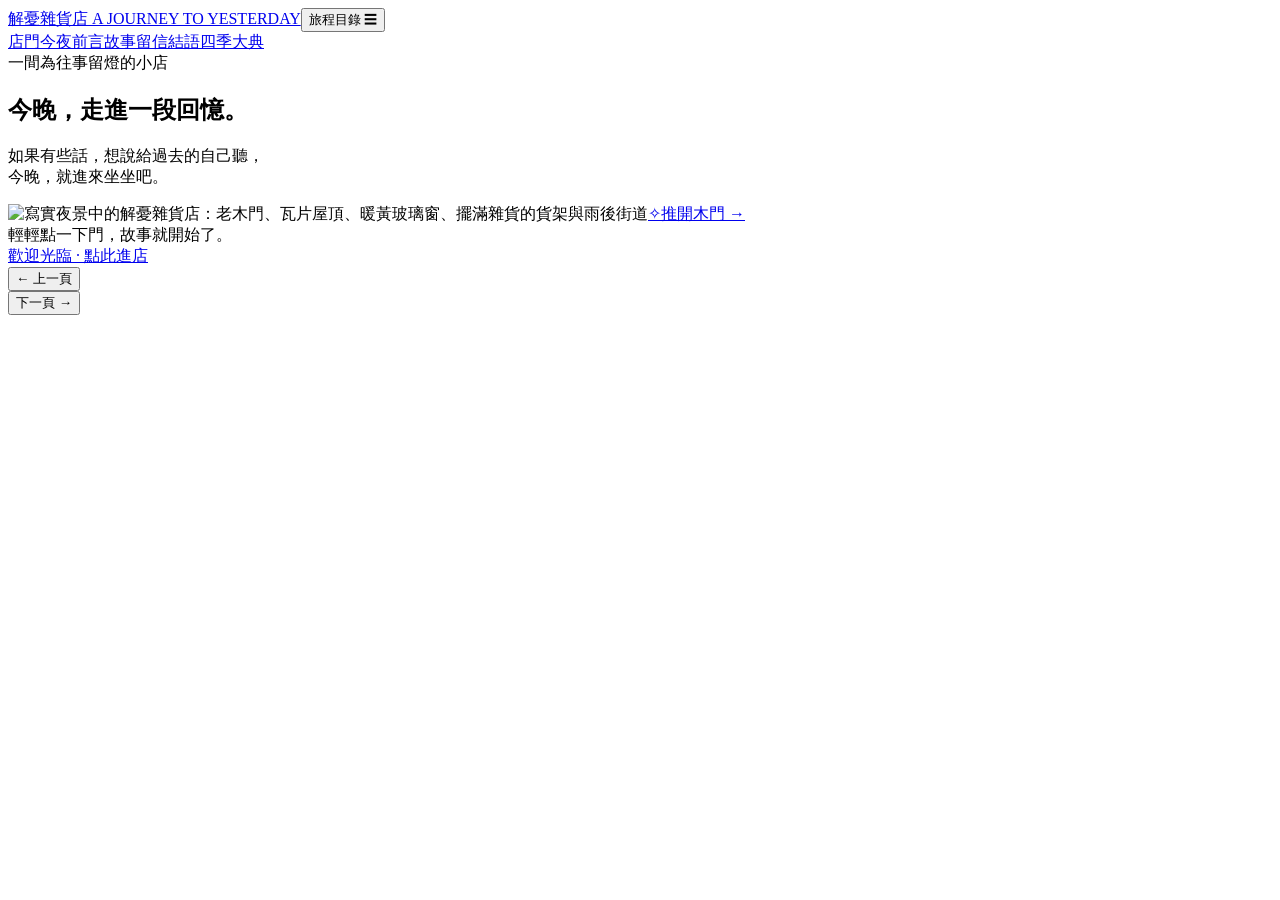
==== index.html @ e9c2d1e0 "Add 解憂雜貨店 seven-page website HTML" ====
<!DOCTYPE html><html lang="zh-Hant"><head><meta charset="utf-8"><meta name="viewport" content="width=device-width,initial-scale=1"><title>解憂雜貨店｜一場回到過去的時光之旅</title><meta name="description" content="今晚不販賣任何商品。走進解憂雜貨店，讀一段真實的故事，和過去的自己重新相遇。"><link rel="stylesheet" href="https://letters-to-my-past.smartmacaw3.chatgpt.site/journey.css"></head><body><header class="site-header"><a href="#page-1" class="brand">解憂雜貨店<span> A JOURNEY TO YESTERDAY</span></a><button type="button" class="menu-toggle" aria-expanded="false" aria-controls="journey-menu">旅程目錄 ☰</button><nav id="journey-menu" aria-label="時光旅程目錄"><a href="#page-1">店門</a><a href="#page-2">今夜</a><a href="#page-3">前言</a><a href="#page-4">故事</a><a href="#page-5">留信</a><a href="#page-6">結語</a><a href="#page-7">四季大典</a></nav></header><main id="main"><section class="page storefront" id="page-1" aria-labelledby="title-1"><div class="night-sky" aria-hidden="true"></div><div class="shop-intro"><div class="eyebrow">一間為往事留燈的小店</div><h1 id="title-1" tabindex="-1">今晚，走進一段回憶。</h1><p>如果有些話，想說給過去的自己聽，<br>今晚，就進來坐坐吧。</p></div><div class="store-stage"><img class="shop-front" src="https://letters-to-my-past.smartmacaw3.chatgpt.site/shop-front-realistic-v1.png" alt="寫實夜景中的解憂雜貨店：老木門、瓦片屋頂、暖黃玻璃窗、擺滿雜貨的貨架與雨後街道"><a href="#page-2" class="door-entry" aria-label="推開解憂雜貨店的木門，進入第二頁"><span class="door-handle" aria-hidden="true">✧</span><span class="door-label">推開木門 →</span></a></div><div class="door-note">輕輕點一下門，故事就開始了。</div><a class="quiet-entry" href="#page-2">歡迎光臨 · 點此進店</a></section><section class="page welcome" id="page-2" hidden aria-labelledby="title-2"><div class="room-backdrop" aria-hidden="true"></div><div class="welcome-note"><div class="eyebrow">01 / 今夜的營業公告</div><div class="small-flourish">✦</div><h2 id="title-2" tabindex="-1">今晚，<br>不販賣任何商品。</h2><div class="divider"></div><p>這裡沒有標價的商品，<br>也沒有能替人生解答的萬靈丹。</p><p>今晚，我想借這間小店，<br>邀請你走進一場<strong>回到過去的時光之旅。</strong></p><p>我們會翻開一些回憶，走近一些選擇，<br>也重新看看，那個曾經努力生活的自己。</p><p>你不需要準備答案，也不必整理好心情。<br>把腳步放慢，把現在的你，帶進來就好。</p><a class="btn" href="#page-3">坐下來，開始這段旅程 →</a><span class="note-foot">今夜限定 · 以一段回憶，交換一點溫柔</span></div></section><section class="page preface" id="page-3" hidden aria-labelledby="title-3"><div class="paper-sheet"><div class="eyebrow">02 / 寫在旅程之前</div><h2 id="title-3" tabindex="-1">先別急著，<br>為過去的自己判分。</h2><div class="preface-copy"><p>如果能回到某一天，你會不會想對自己說：「當初，不要那樣選就好了。」</p><p>我們常常站在今天，回頭評價昨天的決定。但那時候的你，沒有現在的經驗，也不知道後來會發生什麼事。你只能帶著當時知道的事、擁有的勇氣，還有說不出口的害怕，試著選一條路。</p><blockquote>不是每個選擇，都能只用「對」或「錯」說完。<br>不是每一個結果，都能代表當時的你。</blockquote><p>有些決定讓我們靠近想要的生活，有些讓我們受傷、繞路，甚至留下遺憾。選擇帶來的後果需要面對，做錯的事情也可以承認、修補；但一個不如預期的結果，不代表整個你都不值得被理解。</p><p>這場旅程，不是要說所有決定都正確，也不是要你立刻原諒一切。我只是想邀請你，先放下責備，問問當時的自己：「那一天，你在害怕什麼？又在期待什麼？」</p><p>有些感謝，會在理解之後慢慢出現。有些感謝，現在還說不出口。沒有關係，你可以只說：</p><div class="soft-quote">「我還沒有完全理解你，<br>但今天，我願意試著靠近你。」</div></div><a class="btn dark-btn" href="#page-4">翻開那段真實的故事 →</a></div></section><section class="page novel" id="page-4" hidden aria-labelledby="title-4"><div class="book-heading"><div class="eyebrow">03 / 一段真實經歷</div><h2 id="title-4" tabindex="-1">致，那個曾經<br>被我責怪的自己</h2><p>關於一次出發、八個月的旅程，和後來才說出口的謝謝。</p></div><div class="book-shell"><aside class="book-spine" aria-hidden="true">解憂雜貨店 · 店主手記</aside><article class="book-page" id="book-page" aria-live="polite"><div class="chapter-top"><span id="chapter-label"></span><span>寫給過去的我</span></div><h3 id="chapter-title"></h3><div id="chapter-text" class="novel-text"></div><div class="chapter-end" id="chapter-quote"></div><div class="book-controls"><button id="chapter-prev" type="button">← 上一章</button><span id="chapter-count"></span><button id="chapter-next" type="button">下一章 →</button></div></article></div><div class="chapter-dots" role="group" aria-label="選擇故事章節"></div><a class="btn" href="#page-5">故事說完了，接下來換你 →</a></section><section class="page invitation" id="page-5" hidden aria-labelledby="title-5"><div class="invitation-copy"><div class="eyebrow">04 / 留一封信，給過去的你</div><h2 id="title-5" tabindex="-1">如果能見到那時候的你，<br>你想說些什麼？</h2><p>可以是一聲謝謝，一句對不起，<br>也可以是：「那時候，你一定很辛苦吧。」</p><p>不必寫得漂亮，也不用急著替故事找到結局。<br>讓那些一直沒說出口的話，<br>在這裡，有一個可以安放的位置。</p></div><div class="qr-holder"><div class="paper-tape" aria-hidden="true"></div><a class="qr-image-link" href="https://letters-to-my-past.smartmacaw3.chatgpt.site/letter-qr.png" target="_blank" rel="noopener" aria-label="開啟完整 QR Code 圖片"><img class="letter-qr" src="https://letters-to-my-past.smartmacaw3.chatgpt.site/letter-qr.png" width="148" height="148" alt="掃描這個 QR Code，前往寫信頁面"></a><p class="qr-caption">掃描 QR Code，寫給過去的自己</p><small>拿起手機，讓那些沒說出口的話有個去處。<br>點圖片可放大查看。</small><a class="qr-save" href="https://letters-to-my-past.smartmacaw3.chatgpt.site/letter-qr.png" download="解憂雜貨店-寫信QR.png">下載 QR Code 圖片 ↓</a></div><div class="prompt-line">想想看：<span>當時的你在努力什麼？</span><span>現在的你，想讓他知道什麼？</span></div><a class="btn" href="#page-6">帶著這份心意，繼續往前 →</a></section><section class="page closing" id="page-6" hidden aria-labelledby="title-6"><div class="closing-letter"><div class="eyebrow">05 / 旅程的最後一封信</div><h2 id="title-6" tabindex="-1">謝謝你，<br>把自己帶到了今天。</h2><div class="closing-copy"><p>今晚，我們沒有真的回到過去，<br>卻也許第一次，願意好好看看那個時候的自己。</p><p>那個曾經勇敢、迷惘、後悔，<br>或只是努力撐過每一天的你，<br>都在這段生命裡，留下了自己的腳印。</p><p>如果今天，你終於說出了一聲謝謝，<br>願你把這份溫柔，也留一些給現在的自己。</p><p>如果還說不出口，也沒有關係。<br>理解可以慢慢來，和解不必有期限。<br>今晚願意停下來看看，就已經是一個開始。</p><blockquote>過去的你，不必完美，才值得被看見。<br>現在的你，也不必急著成為誰，才值得被善待。</blockquote><p>等你走出這扇門，生活還會繼續。<br>願你在下一次面對選擇時，<br>記得給自己一點信任，也留一點喘息的空間。</p><p class="signature">這間小店，會為你的回憶留一盞燈。<br><span>— 解憂雜貨店</span></p></div><a class="btn dark-btn" href="#page-7">故事之外，還想邀請你認識我們 →</a></div></section><section class="page seasons" id="page-7" hidden aria-labelledby="title-7"><div class="season-top"><div class="eyebrow">06 / 在四季裡，再次相遇</div><h2 id="title-7" tabindex="-1">四季大典</h2><p class="season-tagline">每一次相聚，都有不一樣的體驗。<br>每一次祈福，都有一份真誠的心意。</p></div><div class="season-flow"><span>春 · 相遇</span><span>夏 · 體驗</span><span>秋 · 收穫</span><span>冬 · 感恩</span></div><div class="season-intro"><p>四季大典，是我們在不同季節裡相聚的活動。每一次安排的內容都不一樣，讓大家在參與、動手與交流之間，留下新的回憶。</p><p>有時，我們一起做一件手作工藝品；有時，親手製作甜點與美食；也可能圍坐在桌遊旁，在歡笑裡慢慢熟悉彼此。活動的樣貌會改變，但想邀請大家一起相聚的心意，始終都在。</p></div><div class="activities"><article><span class="activity-symbol" aria-hidden="true">✂</span><small>一起動手</small><h3>手作工藝品</h3><p>把專注放進每一個小細節，<br>帶走一件作品，也帶走一段回憶。</p></article><article><span class="activity-symbol" aria-hidden="true">♧</span><small>一起分享</small><h3>甜點與美食製作</h3><p>從親手製作到一起品嚐，<br>讓相聚多一份香氣與溫度。</p></article><article><span class="activity-symbol" aria-hidden="true">⚄</span><small>一起歡笑</small><h3>桌遊與交流</h3><p>在遊戲中拉近距離，<br>讓陌生慢慢變成熟悉。</p></article></div><div class="blessing"><div class="incense" aria-hidden="true"><span></span><span></span><span></span></div><div><div class="eyebrow">相聚的核心 · 祈福拜拜</div><h3>帶著誠心，<br>與仙佛結一份善緣。</h3><p>豐富的體驗之外，四季大典最重要的環節，是<strong>祈福拜拜</strong>。我們一起收拾心情，帶著敬意與真誠，為自己、家人，以及心中掛念的人獻上祝願。</p><p>這也是一個與仙佛結緣的機會。在虔敬的片刻裡，表達感恩，寄託心願，也讓忙碌的自己，重新安定下來。</p><p class="blessing-last">歡迎你在下一次四季大典，<br>和我們一起體驗、分享，也一起祈福。</p></div></div><div class="final-note">各次活動內容依當次安排而定。</div><a class="btn" href="#page-1">回到解憂雜貨店 ↺</a></section></main><footer class="journey-footer"><button id="page-prev" type="button" aria-label="回到上一頁">← 上一頁</button><div class="progress"><span id="page-label"></span><div class="progress-track"><span id="progress-bar"></span></div><small id="page-number"></small></div><button id="page-next" type="button" aria-label="前往下一頁">下一頁 →</button></footer><script src="https://letters-to-my-past.smartmacaw3.chatgpt.site/journey.js"></script></body></html>
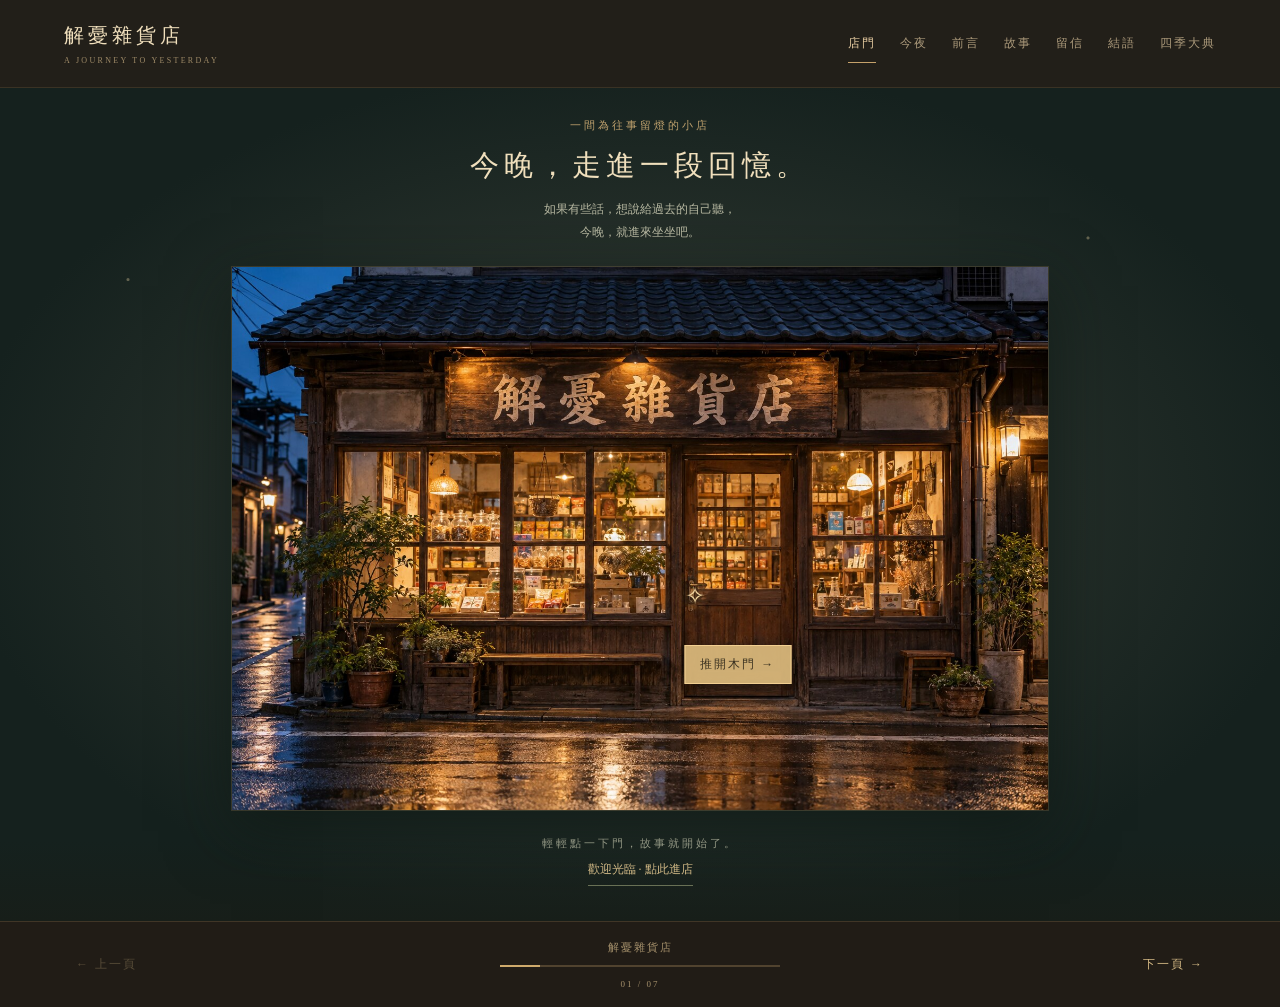
==== commit d1740614: "Make 解憂雜貨店 self-contained with local styles, scripts, storefront and QR assets" ====
--- a/index.html
+++ b/index.html
@@ -1 +1,11 @@
-<!DOCTYPE html><html lang="zh-Hant"><head><meta charset="utf-8"><meta name="viewport" content="width=device-width,initial-scale=1"><title>解憂雜貨店｜一場回到過去的時光之旅</title><meta name="description" content="今晚不販賣任何商品。走進解憂雜貨店，讀一段真實的故事，和過去的自己重新相遇。"><link rel="stylesheet" href="https://letters-to-my-past.smartmacaw3.chatgpt.site/journey.css"></head><body><header class="site-header"><a href="#page-1" class="brand">解憂雜貨店<span> A JOURNEY TO YESTERDAY</span></a><button type="button" class="menu-toggle" aria-expanded="false" aria-controls="journey-menu">旅程目錄 ☰</button><nav id="journey-menu" aria-label="時光旅程目錄"><a href="#page-1">店門</a><a href="#page-2">今夜</a><a href="#page-3">前言</a><a href="#page-4">故事</a><a href="#page-5">留信</a><a href="#page-6">結語</a><a href="#page-7">四季大典</a></nav></header><main id="main"><section class="page storefront" id="page-1" aria-labelledby="title-1"><div class="night-sky" aria-hidden="true"></div><div class="shop-intro"><div class="eyebrow">一間為往事留燈的小店</div><h1 id="title-1" tabindex="-1">今晚，走進一段回憶。</h1><p>如果有些話，想說給過去的自己聽，<br>今晚，就進來坐坐吧。</p></div><div class="store-stage"><img class="shop-front" src="https://letters-to-my-past.smartmacaw3.chatgpt.site/shop-front-realistic-v1.png" alt="寫實夜景中的解憂雜貨店：老木門、瓦片屋頂、暖黃玻璃窗、擺滿雜貨的貨架與雨後街道"><a href="#page-2" class="door-entry" aria-label="推開解憂雜貨店的木門，進入第二頁"><span class="door-handle" aria-hidden="true">✧</span><span class="door-label">推開木門 →</span></a></div><div class="door-note">輕輕點一下門，故事就開始了。</div><a class="quiet-entry" href="#page-2">歡迎光臨 · 點此進店</a></section><section class="page welcome" id="page-2" hidden aria-labelledby="title-2"><div class="room-backdrop" aria-hidden="true"></div><div class="welcome-note"><div class="eyebrow">01 / 今夜的營業公告</div><div class="small-flourish">✦</div><h2 id="title-2" tabindex="-1">今晚，<br>不販賣任何商品。</h2><div class="divider"></div><p>這裡沒有標價的商品，<br>也沒有能替人生解答的萬靈丹。</p><p>今晚，我想借這間小店，<br>邀請你走進一場<strong>回到過去的時光之旅。</strong></p><p>我們會翻開一些回憶，走近一些選擇，<br>也重新看看，那個曾經努力生活的自己。</p><p>你不需要準備答案，也不必整理好心情。<br>把腳步放慢，把現在的你，帶進來就好。</p><a class="btn" href="#page-3">坐下來，開始這段旅程 →</a><span class="note-foot">今夜限定 · 以一段回憶，交換一點溫柔</span></div></section><section class="page preface" id="page-3" hidden aria-labelledby="title-3"><div class="paper-sheet"><div class="eyebrow">02 / 寫在旅程之前</div><h2 id="title-3" tabindex="-1">先別急著，<br>為過去的自己判分。</h2><div class="preface-copy"><p>如果能回到某一天，你會不會想對自己說：「當初，不要那樣選就好了。」</p><p>我們常常站在今天，回頭評價昨天的決定。但那時候的你，沒有現在的經驗，也不知道後來會發生什麼事。你只能帶著當時知道的事、擁有的勇氣，還有說不出口的害怕，試著選一條路。</p><blockquote>不是每個選擇，都能只用「對」或「錯」說完。<br>不是每一個結果，都能代表當時的你。</blockquote><p>有些決定讓我們靠近想要的生活，有些讓我們受傷、繞路，甚至留下遺憾。選擇帶來的後果需要面對，做錯的事情也可以承認、修補；但一個不如預期的結果，不代表整個你都不值得被理解。</p><p>這場旅程，不是要說所有決定都正確，也不是要你立刻原諒一切。我只是想邀請你，先放下責備，問問當時的自己：「那一天，你在害怕什麼？又在期待什麼？」</p><p>有些感謝，會在理解之後慢慢出現。有些感謝，現在還說不出口。沒有關係，你可以只說：</p><div class="soft-quote">「我還沒有完全理解你，<br>但今天，我願意試著靠近你。」</div></div><a class="btn dark-btn" href="#page-4">翻開那段真實的故事 →</a></div></section><section class="page novel" id="page-4" hidden aria-labelledby="title-4"><div class="book-heading"><div class="eyebrow">03 / 一段真實經歷</div><h2 id="title-4" tabindex="-1">致，那個曾經<br>被我責怪的自己</h2><p>關於一次出發、八個月的旅程，和後來才說出口的謝謝。</p></div><div class="book-shell"><aside class="book-spine" aria-hidden="true">解憂雜貨店 · 店主手記</aside><article class="book-page" id="book-page" aria-live="polite"><div class="chapter-top"><span id="chapter-label"></span><span>寫給過去的我</span></div><h3 id="chapter-title"></h3><div id="chapter-text" class="novel-text"></div><div class="chapter-end" id="chapter-quote"></div><div class="book-controls"><button id="chapter-prev" type="button">← 上一章</button><span id="chapter-count"></span><button id="chapter-next" type="button">下一章 →</button></div></article></div><div class="chapter-dots" role="group" aria-label="選擇故事章節"></div><a class="btn" href="#page-5">故事說完了，接下來換你 →</a></section><section class="page invitation" id="page-5" hidden aria-labelledby="title-5"><div class="invitation-copy"><div class="eyebrow">04 / 留一封信，給過去的你</div><h2 id="title-5" tabindex="-1">如果能見到那時候的你，<br>你想說些什麼？</h2><p>可以是一聲謝謝，一句對不起，<br>也可以是：「那時候，你一定很辛苦吧。」</p><p>不必寫得漂亮，也不用急著替故事找到結局。<br>讓那些一直沒說出口的話，<br>在這裡，有一個可以安放的位置。</p></div><div class="qr-holder"><div class="paper-tape" aria-hidden="true"></div><a class="qr-image-link" href="https://letters-to-my-past.smartmacaw3.chatgpt.site/letter-qr.png" target="_blank" rel="noopener" aria-label="開啟完整 QR Code 圖片"><img class="letter-qr" src="https://letters-to-my-past.smartmacaw3.chatgpt.site/letter-qr.png" width="148" height="148" alt="掃描這個 QR Code，前往寫信頁面"></a><p class="qr-caption">掃描 QR Code，寫給過去的自己</p><small>拿起手機，讓那些沒說出口的話有個去處。<br>點圖片可放大查看。</small><a class="qr-save" href="https://letters-to-my-past.smartmacaw3.chatgpt.site/letter-qr.png" download="解憂雜貨店-寫信QR.png">下載 QR Code 圖片 ↓</a></div><div class="prompt-line">想想看：<span>當時的你在努力什麼？</span><span>現在的你，想讓他知道什麼？</span></div><a class="btn" href="#page-6">帶著這份心意，繼續往前 →</a></section><section class="page closing" id="page-6" hidden aria-labelledby="title-6"><div class="closing-letter"><div class="eyebrow">05 / 旅程的最後一封信</div><h2 id="title-6" tabindex="-1">謝謝你，<br>把自己帶到了今天。</h2><div class="closing-copy"><p>今晚，我們沒有真的回到過去，<br>卻也許第一次，願意好好看看那個時候的自己。</p><p>那個曾經勇敢、迷惘、後悔，<br>或只是努力撐過每一天的你，<br>都在這段生命裡，留下了自己的腳印。</p><p>如果今天，你終於說出了一聲謝謝，<br>願你把這份溫柔，也留一些給現在的自己。</p><p>如果還說不出口，也沒有關係。<br>理解可以慢慢來，和解不必有期限。<br>今晚願意停下來看看，就已經是一個開始。</p><blockquote>過去的你，不必完美，才值得被看見。<br>現在的你，也不必急著成為誰，才值得被善待。</blockquote><p>等你走出這扇門，生活還會繼續。<br>願你在下一次面對選擇時，<br>記得給自己一點信任，也留一點喘息的空間。</p><p class="signature">這間小店，會為你的回憶留一盞燈。<br><span>— 解憂雜貨店</span></p></div><a class="btn dark-btn" href="#page-7">故事之外，還想邀請你認識我們 →</a></div></section><section class="page seasons" id="page-7" hidden aria-labelledby="title-7"><div class="season-top"><div class="eyebrow">06 / 在四季裡，再次相遇</div><h2 id="title-7" tabindex="-1">四季大典</h2><p class="season-tagline">每一次相聚，都有不一樣的體驗。<br>每一次祈福，都有一份真誠的心意。</p></div><div class="season-flow"><span>春 · 相遇</span><span>夏 · 體驗</span><span>秋 · 收穫</span><span>冬 · 感恩</span></div><div class="season-intro"><p>四季大典，是我們在不同季節裡相聚的活動。每一次安排的內容都不一樣，讓大家在參與、動手與交流之間，留下新的回憶。</p><p>有時，我們一起做一件手作工藝品；有時，親手製作甜點與美食；也可能圍坐在桌遊旁，在歡笑裡慢慢熟悉彼此。活動的樣貌會改變，但想邀請大家一起相聚的心意，始終都在。</p></div><div class="activities"><article><span class="activity-symbol" aria-hidden="true">✂</span><small>一起動手</small><h3>手作工藝品</h3><p>把專注放進每一個小細節，<br>帶走一件作品，也帶走一段回憶。</p></article><article><span class="activity-symbol" aria-hidden="true">♧</span><small>一起分享</small><h3>甜點與美食製作</h3><p>從親手製作到一起品嚐，<br>讓相聚多一份香氣與溫度。</p></article><article><span class="activity-symbol" aria-hidden="true">⚄</span><small>一起歡笑</small><h3>桌遊與交流</h3><p>在遊戲中拉近距離，<br>讓陌生慢慢變成熟悉。</p></article></div><div class="blessing"><div class="incense" aria-hidden="true"><span></span><span></span><span></span></div><div><div class="eyebrow">相聚的核心 · 祈福拜拜</div><h3>帶著誠心，<br>與仙佛結一份善緣。</h3><p>豐富的體驗之外，四季大典最重要的環節，是<strong>祈福拜拜</strong>。我們一起收拾心情，帶著敬意與真誠，為自己、家人，以及心中掛念的人獻上祝願。</p><p>這也是一個與仙佛結緣的機會。在虔敬的片刻裡，表達感恩，寄託心願，也讓忙碌的自己，重新安定下來。</p><p class="blessing-last">歡迎你在下一次四季大典，<br>和我們一起體驗、分享，也一起祈福。</p></div></div><div class="final-note">各次活動內容依當次安排而定。</div><a class="btn" href="#page-1">回到解憂雜貨店 ↺</a></section></main><footer class="journey-footer"><button id="page-prev" type="button" aria-label="回到上一頁">← 上一頁</button><div class="progress"><span id="page-label"></span><div class="progress-track"><span id="progress-bar"></span></div><small id="page-number"></small></div><button id="page-next" type="button" aria-label="前往下一頁">下一頁 →</button></footer><script src="https://letters-to-my-past.smartmacaw3.chatgpt.site/journey.js"></script></body></html>+<!DOCTYPE html><html lang="zh-Hant"><head><meta charset="utf-8"><meta name="viewport" content="width=device-width,initial-scale=1"><title>解憂雜貨店｜一場回到過去的時光之旅</title><meta name="description" content="今晚不販賣任何商品。走進解憂雜貨店，讀一段真實的故事，和過去的自己重新相遇。"><link rel="stylesheet" href="journey.css"></head><body>
+<header class="site-header"><a href="#page-1" class="brand">解憂雜貨店<span> A JOURNEY TO YESTERDAY</span></a><button type="button" class="menu-toggle" aria-expanded="false" aria-controls="journey-menu">旅程目錄 ☰</button><nav id="journey-menu" aria-label="時光旅程目錄"><a href="#page-1">店門</a><a href="#page-2">今夜</a><a href="#page-3">前言</a><a href="#page-4">故事</a><a href="#page-5">留信</a><a href="#page-6">結語</a><a href="#page-7">四季大典</a></nav></header>
+<main id="main">
+<section class="page storefront" id="page-1" aria-labelledby="title-1"><div class="night-sky" aria-hidden="true"></div><div class="shop-intro"><div class="eyebrow">一間為往事留燈的小店</div><h1 id="title-1" tabindex="-1">今晚，走進一段回憶。</h1><p>如果有些話，想說給過去的自己聽，<br>今晚，就進來坐坐吧。</p></div><div class="store-stage"><img class="shop-front" src="shop-front-realistic-v1.jpg" alt="寫實夜景中的解憂雜貨店：老木門、瓦片屋頂、暖黃玻璃窗、擺滿雜貨的貨架與雨後街道"><a href="#page-2" class="door-entry" aria-label="推開解憂雜貨店的木門，進入第二頁"><span class="door-handle" aria-hidden="true">✧</span><span class="door-label">推開木門 →</span></a></div><div class="door-note">輕輕點一下門，故事就開始了。</div><a class="quiet-entry" href="#page-2">歡迎光臨 · 點此進店</a></section>
+<section class="page welcome" id="page-2" hidden aria-labelledby="title-2"><div class="room-backdrop" aria-hidden="true"></div><div class="welcome-note"><div class="eyebrow">01 / 今夜的營業公告</div><div class="small-flourish">✦</div><h2 id="title-2" tabindex="-1">今晚，<br>不販賣任何商品。</h2><div class="divider"></div><p>這裡沒有標價的商品，<br>也沒有能替人生解答的萬靈丹。</p><p>今晚，我想借這間小店，<br>邀請你走進一場<strong>回到過去的時光之旅。</strong></p><p>我們會翻開一些回憶，走近一些選擇，<br>也重新看看，那個曾經努力生活的自己。</p><p>你不需要準備答案，也不必整理好心情。<br>把腳步放慢，把現在的你，帶進來就好。</p><a class="btn" href="#page-3">坐下來，開始這段旅程 →</a><span class="note-foot">今夜限定 · 以一段回憶，交換一點溫柔</span></div></section>
+<section class="page preface" id="page-3" hidden aria-labelledby="title-3"><div class="paper-sheet"><div class="eyebrow">02 / 寫在旅程之前</div><h2 id="title-3" tabindex="-1">先別急著，<br>為過去的自己判分。</h2><div class="preface-copy"><p>如果能回到某一天，你會不會想對自己說：「當初，不要那樣選就好了。」</p><p>我們常常站在今天，回頭評價昨天的決定。但那時候的你，沒有現在的經驗，也不知道後來會發生什麼事。你只能帶著當時知道的事、擁有的勇氣，還有說不出口的害怕，試著選一條路。</p><blockquote>不是每個選擇，都能只用「對」或「錯」說完。<br>不是每一個結果，都能代表當時的你。</blockquote><p>有些決定讓我們靠近想要的生活，有些讓我們受傷、繞路，甚至留下遺憾。選擇帶來的後果需要面對，做錯的事情也可以承認、修補；但一個不如預期的結果，不代表整個你都不值得被理解。</p><p>這場旅程，不是要說所有決定都正確，也不是要你立刻原諒一切。我只是想邀請你，先放下責備，問問當時的自己：「那一天，你在害怕什麼？又在期待什麼？」</p><p>有些感謝，會在理解之後慢慢出現。有些感謝，現在還說不出口。沒有關係，你可以只說：</p><div class="soft-quote">「我還沒有完全理解你，<br>但今天，我願意試著靠近你。」</div></div><a class="btn dark-btn" href="#page-4">翻開那段真實的故事 →</a></div></section>
+<section class="page novel" id="page-4" hidden aria-labelledby="title-4"><div class="book-heading"><div class="eyebrow">03 / 一段真實經歷</div><h2 id="title-4" tabindex="-1">致，那個曾經<br>被我責怪的自己</h2><p>關於一次出發、八個月的旅程，和後來才說出口的謝謝。</p></div><div class="book-shell"><aside class="book-spine" aria-hidden="true">解憂雜貨店 · 店主手記</aside><article class="book-page" id="book-page" aria-live="polite"><div class="chapter-top"><span id="chapter-label"></span><span>寫給過去的我</span></div><h3 id="chapter-title"></h3><div id="chapter-text" class="novel-text"></div><div class="chapter-end" id="chapter-quote"></div><div class="book-controls"><button id="chapter-prev" type="button">← 上一章</button><span id="chapter-count"></span><button id="chapter-next" type="button">下一章 →</button></div></article></div><div class="chapter-dots" role="group" aria-label="選擇故事章節"></div><a class="btn" href="#page-5">故事說完了，接下來換你 →</a></section>
+<section class="page invitation" id="page-5" hidden aria-labelledby="title-5"><div class="invitation-copy"><div class="eyebrow">04 / 留一封信，給過去的你</div><h2 id="title-5" tabindex="-1">如果能見到那時候的你，<br>你想說些什麼？</h2><p>可以是一聲謝謝，一句對不起，<br>也可以是：「那時候，你一定很辛苦吧。」</p><p>不必寫得漂亮，也不用急著替故事找到結局。<br>讓那些一直沒說出口的話，<br>在這裡，有一個可以安放的位置。</p></div><div class="qr-holder"><div class="paper-tape" aria-hidden="true"></div><a class="qr-image-link" href="letter-qr.png" target="_blank" rel="noopener" aria-label="開啟完整 QR Code 圖片"><img class="letter-qr" src="letter-qr.png" width="148" height="148" alt="掃描這個 QR Code，前往寫信頁面"></a><p class="qr-caption">掃描 QR Code，寫給過去的自己</p><small>拿起手機，讓那些沒說出口的話有個去處。<br>點圖片可放大查看。</small><a class="qr-save" href="letter-qr.png" download="解憂雜貨店-寫信QR.png">下載 QR Code 圖片 ↓</a></div><div class="prompt-line">想想看：<span>當時的你在努力什麼？</span><span>現在的你，想讓他知道什麼？</span></div><a class="btn" href="#page-6">帶著這份心意，繼續往前 →</a></section>
+<section class="page closing" id="page-6" hidden aria-labelledby="title-6"><div class="closing-letter"><div class="eyebrow">05 / 旅程的最後一封信</div><h2 id="title-6" tabindex="-1">謝謝你，<br>把自己帶到了今天。</h2><div class="closing-copy"><p>今晚，我們沒有真的回到過去，<br>卻也許第一次，願意好好看看那個時候的自己。</p><p>那個曾經勇敢、迷惘、後悔，<br>或只是努力撐過每一天的你，<br>都在這段生命裡，留下了自己的腳印。</p><p>如果今天，你終於說出了一聲謝謝，<br>願你把這份溫柔，也留一些給現在的自己。</p><p>如果還說不出口，也沒有關係。<br>理解可以慢慢來，和解不必有期限。<br>今晚願意停下來看看，就已經是一個開始。</p><blockquote>過去的你，不必完美，才值得被看見。<br>現在的你，也不必急著成為誰，才值得被善待。</blockquote><p>等你走出這扇門，生活還會繼續。<br>願你在下一次面對選擇時，<br>記得給自己一點信任，也留一點喘息的空間。</p><p class="signature">這間小店，會為你的回憶留一盞燈。<br><span>— 解憂雜貨店</span></p></div><a class="btn dark-btn" href="#page-7">故事之外，還想邀請你認識我們 →</a></div></section>
+<section class="page seasons" id="page-7" hidden aria-labelledby="title-7"><div class="season-top"><div class="eyebrow">06 / 在四季裡，再次相遇</div><h2 id="title-7" tabindex="-1">四季大典</h2><p class="season-tagline">每一次相聚，都有不一樣的體驗。<br>每一次祈福，都有一份真誠的心意。</p></div><div class="season-flow"><span>春 · 相遇</span><span>夏 · 體驗</span><span>秋 · 收穫</span><span>冬 · 感恩</span></div><div class="season-intro"><p>四季大典，是我們在不同季節裡相聚的活動。每一次安排的內容都不一樣，讓大家在參與、動手與交流之間，留下新的回憶。</p><p>有時，我們一起做一件手作工藝品；有時，親手製作甜點與美食；也可能圍坐在桌遊旁，在歡笑裡慢慢熟悉彼此。活動的樣貌會改變，但想邀請大家一起相聚的心意，始終都在。</p></div><div class="activities"><article><span class="activity-symbol" aria-hidden="true">✂</span><small>一起動手</small><h3>手作工藝品</h3><p>把專注放進每一個小細節，<br>帶走一件作品，也帶走一段回憶。</p></article><article><span class="activity-symbol" aria-hidden="true">♧</span><small>一起分享</small><h3>甜點與美食製作</h3><p>從親手製作到一起品嚐，<br>讓相聚多一份香氣與溫度。</p></article><article><span class="activity-symbol" aria-hidden="true">⚄</span><small>一起歡笑</small><h3>桌遊與交流</h3><p>在遊戲中拉近距離，<br>讓陌生慢慢變成熟悉。</p></article></div><div class="blessing"><div class="incense" aria-hidden="true"><span></span><span></span><span></span></div><div><div class="eyebrow">相聚的核心 · 祈福拜拜</div><h3>帶著誠心，<br>與仙佛結一份善緣。</h3><p>豐富的體驗之外，四季大典最重要的環節，是<strong>祈福拜拜</strong>。我們一起收拾心情，帶著敬意與真誠，為自己、家人，以及心中掛念的人獻上祝願。</p><p>這也是一個與仙佛結緣的機會。在虔敬的片刻裡，表達感恩，寄託心願，也讓忙碌的自己，重新安定下來。</p><p class="blessing-last">歡迎你在下一次四季大典，<br>和我們一起體驗、分享，也一起祈福。</p></div></div><div class="final-note">各次活動內容依當次安排而定。</div><a class="btn" href="#page-1">回到解憂雜貨店 ↺</a></section>
+</main><footer class="journey-footer"><button id="page-prev" type="button" aria-label="回到上一頁">← 上一頁</button><div class="progress"><span id="page-label"></span><div class="progress-track"><span id="progress-bar"></span></div><small id="page-number"></small></div><button id="page-next" type="button" aria-label="前往下一頁">下一頁 →</button></footer><script src="journey.js"></script></body></html>
--- a/journey.css
+++ b/journey.css
@@ -0,0 +1,6 @@
+:root{--gold:#d7b67d;--cream:#f0dfbc;--ink:#514330;--dark:#241f18}*{box-sizing:border-box}html{background:var(--dark)}body{margin:0;color:var(--cream);font-family:Georgia,'Noto Serif TC','Songti TC','Microsoft JhengHei',serif}button,a{touch-action:manipulation}button,input{font:inherit}a{color:inherit;text-decoration:none}button{cursor:pointer}button:disabled{cursor:default;opacity:.3}[hidden]{display:none!important}.site-header{position:relative;z-index:10;display:flex;align-items:center;justify-content:space-between;gap:25px;padding:22px 5%;background:#221f19;border-bottom:1px solid #c5a16a25}.brand{font-size:20px;letter-spacing:4px;white-space:nowrap}.brand span{display:block;font:8px Georgia;letter-spacing:2.3px;color:#9e8a67;margin-top:7px}.site-header nav{display:flex;gap:24px;align-items:center}.site-header nav a{font-size:12px;letter-spacing:2px;color:#ab997a;padding:10px 0;border-bottom:1px solid transparent}.site-header nav a[aria-current="page"]{color:#e8cda2;border-color:#c5a16a}.menu-toggle{display:none}.page{position:relative;min-height:calc(100svh - 170px);padding:65px 7% 70px;animation:page-in .55s ease}.eyebrow{font-size:11px;letter-spacing:3px;color:#bfa16d}.page h1,.page h2{font-weight:400;letter-spacing:5px;line-height:1.55;margin:22px 0 25px}.page h1{font-size:clamp(38px,5vw,62px)}.page h2{font-size:clamp(31px,3.5vw,48px)}p{font-size:16px;line-height:2.1;font-weight:400}.btn{display:inline-block;font-size:13px;line-height:1.8;letter-spacing:2px;padding:15px 25px;background:#d0ad73;color:#35291c;border:1px solid #e8c58a;box-shadow:0 4px 0 #805d35;transition:transform .2s;margin-top:20px}.btn:hover{transform:translateY(-2px);background:#e0bf85}.dark-btn{background:#4e4030;color:#ecd9b1;border-color:#705938;box-shadow:0 4px 0 #2b251e}.dark-btn:hover{background:#655037}.storefront{isolation:isolate;text-align:center;padding:36px 7% 35px;min-height:calc(100svh - 170px);overflow:hidden;background:radial-gradient(ellipse at 50% 60%,#434430,#1f302a 55%,#14221f)}.storefront:after{content:'';position:absolute;bottom:0;left:0;right:0;height:80px;background:linear-gradient(0deg,#171e19,transparent);z-index:-1}.night-sky{position:absolute;inset:0;background:radial-gradient(circle at 10% 23%,#d4c195 0 1px,transparent 2px),radial-gradient(circle at 85% 18%,#d4c195 0 1px,transparent 2px),radial-gradient(circle at 20% 50%,#d4c195 0 1px,transparent 2px),radial-gradient(circle at 73% 32%,#d4c195 0 1px,transparent 2px);opacity:.4;z-index:-1}.shop-intro h1{margin:12px 0;font-size:39px;letter-spacing:9px}.shop-intro p{font-size:13px;color:#b8b9a2;line-height:1.9;margin-bottom:0}.store-stage{position:relative;max-width:600px;width:100%;margin:-12px auto -28px;filter:drop-shadow(0 20px 45px #111e18)}.shop-front{display:block;width:100%;height:auto}.door-entry{position:absolute;left:52%;top:60%;width:18%;height:26%;border-radius:4px;display:flex;align-items:center;justify-content:center;transition:background .3s}.door-entry:hover{background:#f0cb6d20;box-shadow:0 0 30px #edc97a55}.door-handle{position:absolute;right:12%;bottom:14%;font-size:16px;color:#f3d7a1}.door-label{position:absolute;bottom:-30px;left:50%;transform:translateX(-50%);white-space:nowrap;background:#d8b77b;color:#3c3321;font-size:12px;letter-spacing:2px;padding:9px 13px;border:1px solid #f2cf91;box-shadow:0 4px 12px #1119}.door-note{margin-top:10px;color:#9aa28b;letter-spacing:3px;font-size:11px}.quiet-entry{display:inline-block;margin-top:12px;font-size:12px;color:#e1c68f;border-bottom:1px solid #6c7357;padding-bottom:7px}.welcome{isolation:isolate;display:flex;justify-content:center;align-items:center;background:#2a241a;padding:70px 7%}.room-backdrop{position:absolute;inset:0;background:linear-gradient(90deg,#21190c88,#241c1480),url('shop-interior.svg') center/cover;z-index:-1;opacity:.8}.welcome-note{position:relative;text-align:center;background:linear-gradient(120deg,#e8d3aa,#f2e5c8);padding:45px 65px;max-width:650px;color:#51452f;box-shadow:0 24px 70px #140f0bbd;transform:rotate(-.5deg);border:1px solid #b5a17d}.welcome-note:before{content:'';position:absolute;top:-15px;left:calc(50% - 50px);height:30px;width:100px;background:#c4ab7cb0;transform:rotate(3deg)}.welcome-note .eyebrow{color:#997c53}.welcome-note h2{font-size:42px;margin:12px 0 20px}.small-flourish{color:#9d7a45;margin-top:18px}.divider{height:1px;background:#bba48077;max-width:100px;margin:auto}.welcome-note p{font-size:15px}.welcome-note strong{font-weight:400;color:#926735}.note-foot{display:block;font-size:10px;letter-spacing:2px;color:#9d8765;margin-top:25px}.preface,.closing{background:radial-gradient(ellipse at 50% 0%,#80623d55,transparent 60%),repeating-linear-gradient(90deg,#463221 0,#503b29 2px,#463323 120px,#322619 123px)}.paper-sheet,.closing-letter{max-width:780px;margin:auto;background:linear-gradient(100deg,#e3cda4,#f4e9d0 20%,#eee0be);padding:55px 70px;color:var(--ink);box-shadow:0 20px 45px #17110aa8;border:1px solid #b89f75}.paper-sheet .eyebrow,.closing-letter .eyebrow{color:#927248}.preface-copy p{font-size:16px;line-height:2.2;margin:22px 0}.preface blockquote,.closing blockquote{margin:28px 0;padding:16px 0 16px 24px;border-left:2px solid #ac864f;font-size:18px;line-height:2;color:#8b6538}.soft-quote{border-top:1px solid #bfa98180;text-align:center;padding:25px 0 10px;font-size:22px;color:#8b6538;line-height:1.9}.novel{background:radial-gradient(ellipse at 50% 20%,#6f5b3d,#30271d 70%);text-align:center}.book-heading{max-width:650px;margin:0 auto 40px}.book-heading h2{margin:18px 0}.book-heading p{font-size:13px;color:#bbaa8b}.book-shell{position:relative;max-width:880px;margin:0 auto 25px;padding-left:35px;filter:drop-shadow(0 20px 20px #120d0888)}.book-spine{position:absolute;left:0;top:0;bottom:0;width:35px;background:#55402a;color:#c9ad7c;writing-mode:vertical-rl;text-align:left;padding:40px 7px;letter-spacing:5px;font-size:12px;border-radius:7px 0 0 7px}.book-page{position:relative;text-align:left;min-height:590px;background:linear-gradient(90deg,#c7b083,#e6d3af 3%,#f2e6cc 10%,#f0e3c5 96%,#d8c4a0);padding:42px 60px 30px;color:#4e402d;border-radius:0 6px 6px 0;box-shadow:5px 3px 0 #cbb58e,9px 6px 0 #e5d1ad,13px 9px 0 #6c5133}.chapter-top{display:flex;justify-content:space-between;border-bottom:1px solid #bba17b66;padding-bottom:15px;font-size:11px;color:#9a805a;letter-spacing:2px}.book-page h3{font-size:27px;line-height:1.7;font-weight:400;letter-spacing:3px;margin:25px 0}.novel-text p{margin:0 0 17px;font-size:16px;line-height:2.25;text-indent:2em;letter-spacing:.7px}.chapter-end{font-size:18px;line-height:1.8;color:#936c3d;padding:10px 0 25px}.book-controls{display:flex;align-items:center;justify-content:space-between;border-top:1px solid #bba17b66;padding-top:18px;font-size:12px;color:#8a744f}.book-controls button{background:none;border:0;color:#775e3c;padding:8px;letter-spacing:1px}.chapter-dots{display:flex;justify-content:center;gap:14px;padding:10px;margin-top:15px}.chapter-dots button{width:10px;height:10px;border:1px solid #c0a271;background:transparent;padding:0;border-radius:50%;}.chapter-dots button[aria-pressed="true"]{background:#d2b27d}.invitation{background:radial-gradient(ellipse at 50% 20%,#655238,#2d271e 80%);text-align:center}.invitation-copy p{font-size:15px;color:#c5b89d}.qr-holder{position:relative;background:#eadcbb;color:#655238;max-width:340px;margin:40px auto 25px;padding:24px 24px 30px;box-shadow:0 20px 35px #19110ba8;transform:rotate(-1deg)}.paper-tape{position:absolute;top:-12px;left:calc(50% - 35px);width:70px;height:25px;background:#bba176b0;transform:rotate(8deg)}.qr-empty{aspect-ratio:1;display:flex;flex-direction:column;justify-content:center;align-items:center;background:#dcccaa;border:1px dashed #a38b65;gap:10px;color:#9b805c}.qr-empty svg{width:95px;height:75px}.qr-empty span{font-size:12px;letter-spacing:2px}.qr-caption{font-size:14px!important;margin:18px 0 8px!important}.qr-holder small{font-size:11px;line-height:1.9;color:#8a7554}.prompt-line{display:flex;flex-wrap:wrap;justify-content:center;gap:12px;font-size:12px;color:#beaa85;line-height:1.9;margin:25px 0}.prompt-line span{border-bottom:1px solid #9c825c70;padding-bottom:5px}.closing-letter{text-align:center}.closing-copy p{font-size:16px;line-height:2.15;margin:22px 0}.closing blockquote{text-align:left;font-size:17px}.signature{font-size:14px!important;color:#8a6e47;margin-top:35px!important}.signature span{display:inline-block;margin-top:12px;font-size:12px;letter-spacing:3px}.seasons{text-align:center;background:radial-gradient(ellipse at top,#455442,#263629 70%)}.season-top h2{font-size:58px;margin-bottom:18px}.season-tagline{color:#c9ccb4;font-size:16px}.season-flow{max-width:700px;margin:35px auto 45px;display:flex;justify-content:space-between;border-block:1px solid #96a17a40;padding:20px 10px;color:#c5b786;font-size:13px;letter-spacing:3px}.season-intro{max-width:780px;margin:0 auto 40px;text-align:left;color:#c2c8b1}.season-intro p{font-size:15px;line-height:2.2}.activities{display:grid;grid-template-columns:repeat(3,1fr);max-width:1060px;margin:0 auto 50px;gap:25px}.activities article{padding:32px 20px;background:#e9dec5;color:#49523d;box-shadow:0 10px 25px #15231855;border:1px solid #dacbab}.activity-symbol{display:block;font-size:37px;color:#9e865b;margin-bottom:20px}.activities small{font-size:10px;color:#9b8d6a;letter-spacing:3px}.activities h3{font-size:23px;font-weight:400;letter-spacing:2px;margin:15px 0}.activities p{font-size:13px;color:#7a7e63}.blessing{display:grid;grid-template-columns:180px 1fr;max-width:920px;margin:0 auto;padding:45px 50px;text-align:left;background:#1e2e23;border:1px solid #b7aa7240;gap:35px}.blessing h3{font-size:31px;font-weight:400;line-height:1.65;letter-spacing:3px;margin:16px 0 24px;color:#e0c490}.blessing p{font-size:15px;color:#b6c1a9}.blessing strong{color:#ddc395;font-weight:400}.blessing-last{color:#d2d6bc!important;margin-top:25px}.incense{position:relative;width:150px;height:220px;margin:auto}.incense:after{content:'';position:absolute;bottom:0;left:0;width:150px;height:66px;border-radius:12px 12px 60px 60px;background:linear-gradient(90deg,#725832,#b69a5e,#725832);border-top:5px solid #c2ad77;box-shadow:0 10px 20px #102018}.incense span{position:absolute;bottom:50px;width:3px;height:125px;background:linear-gradient(#d6ab70 0 8%,#976c3f 8%);left:50%;transform:translateX(-50%)}.incense span:first-child{left:38%;height:112px;transform:rotate(-7deg)}.incense span:last-child{left:62%;height:112px;transform:rotate(7deg)}.incense span:before{content:'';position:absolute;top:-50px;left:-8px;width:15px;height:45px;border-left:2px solid #d4c29b55;border-radius:50%;filter:blur(2px)}.final-note{color:#9ca98d;font-size:11px;letter-spacing:2px;margin-top:30px}.journey-footer{display:flex;justify-content:space-between;align-items:center;gap:25px;padding:18px 5%;background:#211c16;border-top:1px solid #c5a16a30}.journey-footer button{font-size:12px;letter-spacing:2px;background:none;border:0;color:#d4b985;padding:15px 0;min-width:85px}.progress{text-align:center;width:280px;max-width:40%;color:#a5906b;font-size:11px;letter-spacing:2px}.progress-track{height:2px;background:#51432f;margin:10px 0}.progress-track span{display:block;height:100%;background:#ceaa6c;transition:width .3s}.progress small{font-size:9px}a:focus-visible,button:focus-visible{outline:2px solid #dfb879;outline-offset:5px}h1:focus,h2:focus{outline:none}@keyframes page-in{from{opacity:0;transform:translateY(12px)}to{opacity:1;transform:translateY(0)}}@media(max-width:800px){.site-header{padding:17px 5%}.brand{font-size:17px;letter-spacing:3px}.brand span{font-size:7px;letter-spacing:1.5px}.menu-toggle{display:block;background:none;border:1px solid #9d81543d;color:#c5ab7b;font-size:11px;padding:10px}.site-header nav{display:none;position:absolute;top:100%;left:0;right:0;background:#29231b;padding:15px 6%;gap:15px;justify-content:center;flex-wrap:wrap;border-bottom:1px solid #7c633e}.site-header nav.open{display:flex}.site-header nav a{font-size:11px}.page{padding:45px 6% 55px}.storefront{padding-top:40px;min-height:700px}.shop-intro h1{font-size:32px;letter-spacing:6px}.store-stage{margin:5px auto 0;max-width:520px}.door-label{font-size:10px;padding:8px 10px}.door-note{margin-top:20px;font-size:10px;letter-spacing:2px}.welcome-note{padding:35px 24px}.welcome-note h2{font-size:35px}.welcome-note p{font-size:14px}.paper-sheet,.closing-letter{padding:35px 25px}.preface-copy p{font-size:15px}.soft-quote{font-size:19px}.preface blockquote{font-size:16px;padding-left:18px}.book-shell{padding-left:18px}.book-spine{width:18px;padding:30px 2px;font-size:9px;letter-spacing:3px}.book-page{padding:30px 25px 24px;min-height:630px}.book-page h3{font-size:23px;letter-spacing:2px}.chapter-top{font-size:9px;letter-spacing:1px}.novel-text p{font-size:15px;line-height:2.2}.chapter-end{font-size:16px}.invitation h2{font-size:29px;letter-spacing:2px}.closing-copy p{font-size:14px}.closing blockquote{font-size:15px}.season-top h2{font-size:45px}.season-flow{font-size:11px;letter-spacing:1px}.activities{grid-template-columns:1fr;gap:18px}.activities article{padding:25px}.activity-symbol{font-size:30px;margin-bottom:12px}.activities h3{margin:10px 0}.activities p{margin:10px 0}.blessing{grid-template-columns:1fr;padding:30px 25px;gap:25px}.incense{transform:scale(.7);height:160px;margin-bottom:-15px}.blessing h3{font-size:27px}.journey-footer{gap:12px;padding:14px 5%}.journey-footer button{min-width:75px;font-size:11px;letter-spacing:1px}.progress{max-width:45%;font-size:9px;letter-spacing:1px}.qr-holder{max-width:300px}.storefront .eyebrow{font-size:10px}}@media(prefers-reduced-motion:reduce){.page{animation:none}.btn,.progress-track span{transition:none}}
+
+.qr-image-link{display:block;background:#fff;padding:16px;border:1px solid #cab58b;line-height:0}.letter-qr{display:block;width:100%;height:auto;image-rendering:pixelated;image-rendering:crisp-edges}.qr-save{display:inline-block;margin-top:18px;padding-bottom:5px;border-bottom:1px solid #ab916c;color:#7c6542;font-size:11px;letter-spacing:1px}.qr-holder{transform:none}.qr-image-link:focus-visible{outline-color:#765c36}
+
+/* Photographic storefront entrance */
+.storefront{background:radial-gradient(ellipse at center,#394037,#15211e 75%);padding:30px 5% 35px;min-height:calc(100svh - 170px)}.shop-intro h1{font-size:29px;letter-spacing:5px;margin:10px 0}.shop-intro p{font-size:12px;margin:8px 0 22px}.store-stage{width:min(1050px,100%);max-width:1050px;margin:0 auto 25px;filter:none;box-shadow:0 20px 60px #0c1712aa;border:1px solid #90704440}.shop-front{aspect-ratio:3/2;object-fit:contain}.door-entry{left:54.5%;top:33.5%;width:15%;height:47%;border-radius:0;background:none}.door-entry:hover{background:#f0cb6d15;box-shadow:inset 0 0 35px #edc97a50}.door-handle{right:auto;left:7%;bottom:37%;font-size:24px;filter:drop-shadow(0 0 8px #ffdc97)}.door-label{bottom:8%;padding:10px 15px;background:#d8b77bf0;color:#3c3321;font-size:12px;letter-spacing:2px;box-shadow:0 4px 14px #100d08bb}.door-note{margin-top:0;color:#b9bca4}.quiet-entry{margin-top:10px}@media(min-width:1000px) and (min-height:760px){.store-stage{width:min(1050px,calc((100svh - 355px)*1.5))}}@media(max-width:800px){.storefront{min-height:calc(100svh - 155px);padding:45px 4% 40px;display:flex;flex-direction:column;align-items:center;justify-content:center}.shop-intro h1{font-size:24px;letter-spacing:3px}.shop-intro p{font-size:12px;margin:15px 0 30px}.store-stage{margin:0 auto 30px;max-width:700px}.door-entry{width:17%;left:54%;top:33%;height:48%}.door-label{font-size:9px;padding:8px 10px;letter-spacing:1px;bottom:10%;white-space:nowrap}.door-handle{font-size:16px}.door-note{font-size:10px;letter-spacing:1px}.quiet-entry{font-size:11px}}
